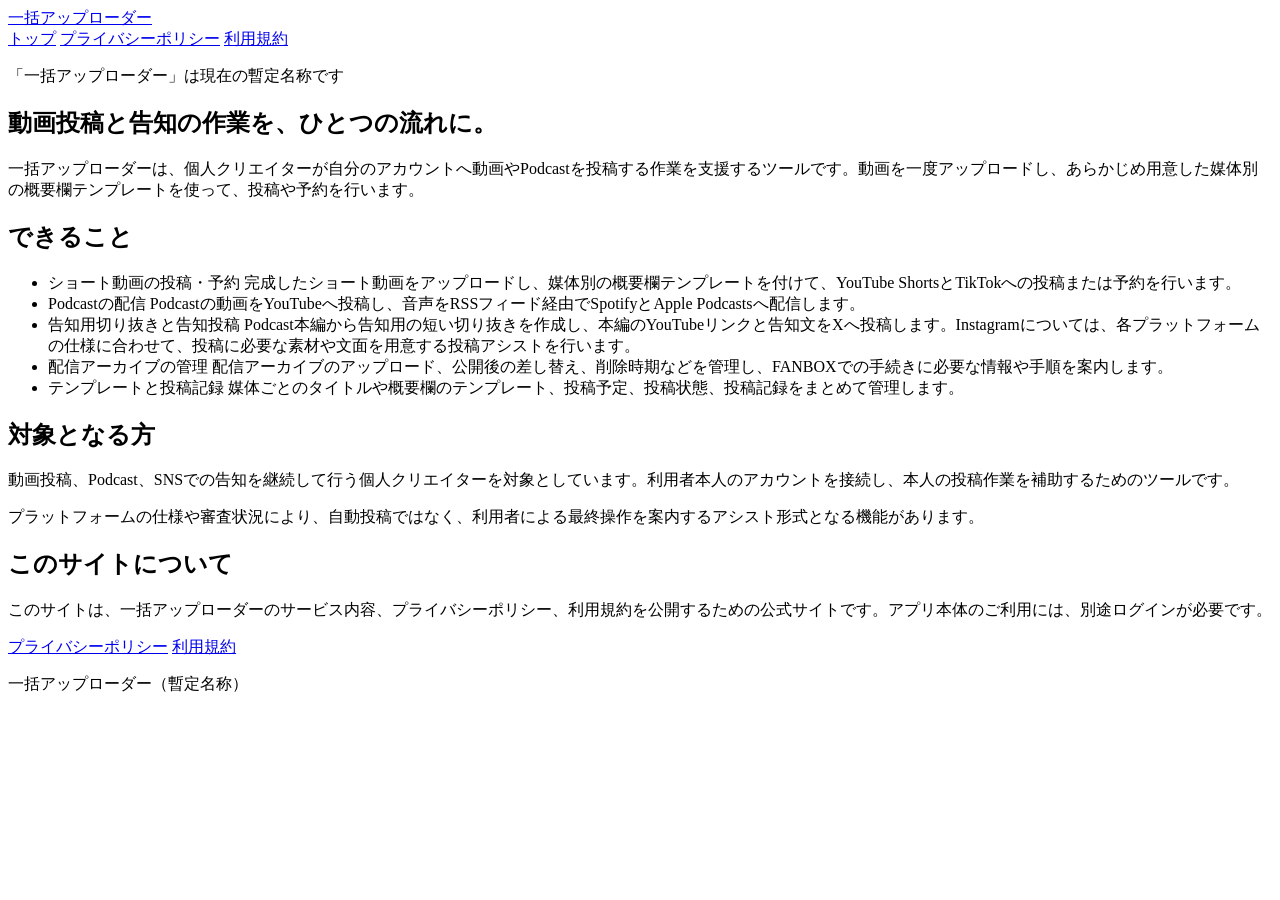
==== index.html @ 3fc2959f "Add files via upload" ====
<!doctype html>
<html lang="ja">
<head>
  <meta charset="utf-8">
  <meta name="viewport" content="width=device-width, initial-scale=1">
  <meta name="description" content="一括アップローダーは、個人クリエイターの動画投稿、Podcast配信、告知、配信アーカイブ管理を支援するツールです。">
  <title>一括アップローダー | 公式サイト</title>
  <link rel="stylesheet" href="style.css">
</head>
<body>
  <header class="site-header">
    <div class="header-inner">
      <a class="site-name" href="index.html">一括アップローダー</a>
      <nav class="site-nav" aria-label="サイト内メニュー">
        <a href="index.html" aria-current="page">トップ</a>
        <a href="privacy.html">プライバシーポリシー</a>
        <a href="terms.html">利用規約</a>
      </nav>
    </div>
  </header>

  <main class="main-content">
    <section class="hero">
      <p class="provisional">「一括アップローダー」は現在の暫定名称です</p>
      <h1>動画投稿と告知の作業を、ひとつの流れに。</h1>
      <p class="hero-lead">一括アップローダーは、個人クリエイターが自分のアカウントへ動画やPodcastを投稿する作業を支援するツールです。動画を一度アップロードし、あらかじめ用意した媒体別の概要欄テンプレートを使って、投稿や予約を行います。</p>
    </section>

    <section class="section" aria-labelledby="features-heading">
      <h2 id="features-heading">できること</h2>
      <ul class="feature-list">
        <li>
          <span class="feature-title">ショート動画の投稿・予約</span>
          完成したショート動画をアップロードし、媒体別の概要欄テンプレートを付けて、YouTube ShortsとTikTokへの投稿または予約を行います。
        </li>
        <li>
          <span class="feature-title">Podcastの配信</span>
          Podcastの動画をYouTubeへ投稿し、音声をRSSフィード経由でSpotifyとApple Podcastsへ配信します。
        </li>
        <li>
          <span class="feature-title">告知用切り抜きと告知投稿</span>
          Podcast本編から告知用の短い切り抜きを作成し、本編のYouTubeリンクと告知文をXへ投稿します。Instagramについては、各プラットフォームの仕様に合わせて、投稿に必要な素材や文面を用意する投稿アシストを行います。
        </li>
        <li>
          <span class="feature-title">配信アーカイブの管理</span>
          配信アーカイブのアップロード、公開後の差し替え、削除時期などを管理し、FANBOXでの手続きに必要な情報や手順を案内します。
        </li>
        <li>
          <span class="feature-title">テンプレートと投稿記録</span>
          媒体ごとのタイトルや概要欄のテンプレート、投稿予定、投稿状態、投稿記録をまとめて管理します。
        </li>
      </ul>
    </section>

    <section class="section" aria-labelledby="audience-heading">
      <h2 id="audience-heading">対象となる方</h2>
      <p>動画投稿、Podcast、SNSでの告知を継続して行う個人クリエイターを対象としています。利用者本人のアカウントを接続し、本人の投稿作業を補助するためのツールです。</p>
      <p class="muted">プラットフォームの仕様や審査状況により、自動投稿ではなく、利用者による最終操作を案内するアシスト形式となる機能があります。</p>
    </section>

    <section class="section" aria-labelledby="about-heading">
      <h2 id="about-heading">このサイトについて</h2>
      <p>このサイトは、一括アップローダーのサービス内容、プライバシーポリシー、利用規約を公開するための公式サイトです。アプリ本体のご利用には、別途ログインが必要です。</p>
    </section>
  </main>

  <footer class="site-footer">
    <div class="footer-inner">
      <nav class="footer-links" aria-label="法的情報">
        <a href="privacy.html">プライバシーポリシー</a>
        <a href="terms.html">利用規約</a>
      </nav>
      <p class="footer-note">一括アップローダー（暫定名称）</p>
    </div>
  </footer>
</body>
</html>
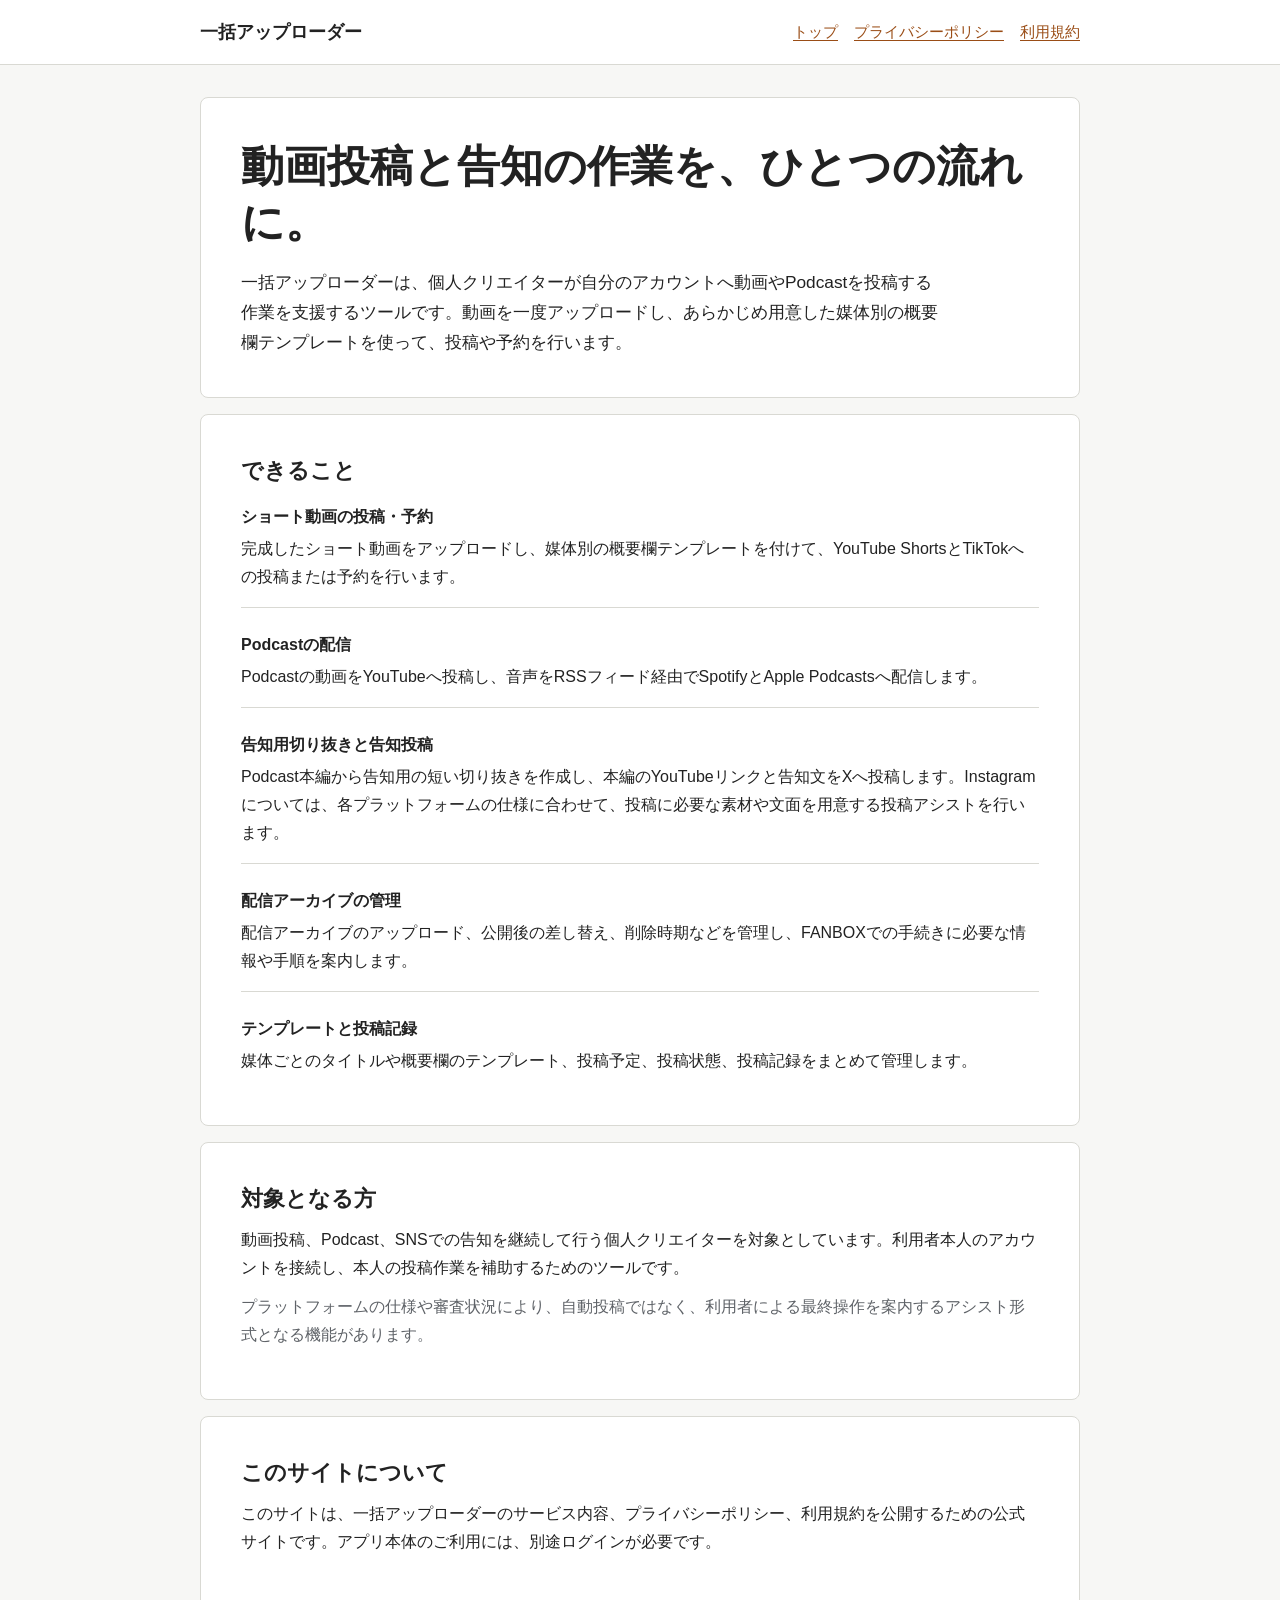
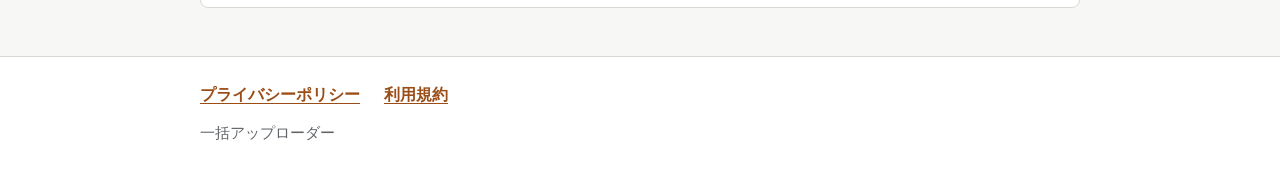
==== commit 279451ca: "Add files via upload" ====
--- a/index.html
+++ b/index.html
@@ -21,7 +21,6 @@
 
   <main class="main-content">
     <section class="hero">
-      <p class="provisional">「一括アップローダー」は現在の暫定名称です</p>
       <h1>動画投稿と告知の作業を、ひとつの流れに。</h1>
       <p class="hero-lead">一括アップローダーは、個人クリエイターが自分のアカウントへ動画やPodcastを投稿する作業を支援するツールです。動画を一度アップロードし、あらかじめ用意した媒体別の概要欄テンプレートを使って、投稿や予約を行います。</p>
     </section>
@@ -70,7 +69,7 @@
         <a href="privacy.html">プライバシーポリシー</a>
         <a href="terms.html">利用規約</a>
       </nav>
-      <p class="footer-note">一括アップローダー（暫定名称）</p>
+      <p class="footer-note">一括アップローダー</p>
     </div>
   </footer>
 </body>
--- a/style.css
+++ b/style.css
@@ -0,0 +1,217 @@
+:root {
+  color-scheme: light;
+  --bg: #f7f7f5;
+  --surface: #ffffff;
+  --text: #222222;
+  --muted: #5f6368;
+  --border: #d9d9d3;
+  --accent: #e07b39;
+  --accent-dark: #9a4d16;
+  --notice: #fff4e8;
+}
+
+* {
+  box-sizing: border-box;
+}
+
+html {
+  font-size: 16px;
+}
+
+body {
+  margin: 0;
+  background: var(--bg);
+  color: var(--text);
+  font-family: -apple-system, BlinkMacSystemFont, "Segoe UI", sans-serif;
+  line-height: 1.75;
+}
+
+a {
+  color: var(--accent-dark);
+  text-underline-offset: 0.18em;
+}
+
+a:focus-visible {
+  outline: 3px solid var(--accent);
+  outline-offset: 3px;
+}
+
+.site-header,
+.site-footer {
+  background: var(--surface);
+}
+
+.site-header {
+  border-bottom: 1px solid var(--border);
+}
+
+.header-inner,
+.main-content,
+.footer-inner {
+  width: min(100% - 2rem, 880px);
+  margin: 0 auto;
+}
+
+.header-inner {
+  display: flex;
+  align-items: center;
+  justify-content: space-between;
+  gap: 1rem;
+  padding: 1rem 0;
+}
+
+.site-name {
+  color: var(--text);
+  font-size: 1.15rem;
+  font-weight: 700;
+  text-decoration: none;
+}
+
+.site-nav {
+  display: flex;
+  flex-wrap: wrap;
+  gap: 0.5rem 1rem;
+  font-size: 0.95rem;
+}
+
+.main-content {
+  padding: 2rem 0 3rem;
+}
+
+.hero,
+.section,
+.document {
+  background: var(--surface);
+  border: 1px solid var(--border);
+  border-radius: 8px;
+  padding: clamp(1.25rem, 4vw, 2.5rem);
+}
+
+.section,
+.document {
+  margin-top: 1rem;
+}
+
+.hero h1,
+.document h1 {
+  margin: 0 0 1rem;
+  font-size: clamp(1.8rem, 6vw, 2.7rem);
+  line-height: 1.3;
+  letter-spacing: 0;
+}
+
+.hero-lead {
+  max-width: 44rem;
+  margin: 0;
+  font-size: 1.08rem;
+}
+
+.provisional,
+.draft-note {
+  display: inline-block;
+  margin: 0 0 1rem;
+  padding: 0.25rem 0.6rem;
+  border-radius: 999px;
+  background: var(--notice);
+  color: #713b08;
+  font-size: 0.88rem;
+  font-weight: 700;
+}
+
+h2 {
+  margin: 2rem 0 0.75rem;
+  font-size: 1.35rem;
+  line-height: 1.45;
+}
+
+h2:first-child {
+  margin-top: 0;
+}
+
+p {
+  margin: 0.65rem 0;
+}
+
+ul,
+ol {
+  margin: 0.6rem 0 0.6rem 1.35rem;
+  padding: 0;
+}
+
+li + li {
+  margin-top: 0.45rem;
+}
+
+.feature-list {
+  list-style: none;
+  margin-left: 0;
+}
+
+.feature-list li {
+  padding: 1rem 0;
+  border-bottom: 1px solid var(--border);
+}
+
+.feature-list li:first-child {
+  padding-top: 0.25rem;
+}
+
+.feature-list li:last-child {
+  border-bottom: 0;
+  padding-bottom: 0;
+}
+
+.feature-title {
+  display: block;
+  margin-bottom: 0.25rem;
+  font-weight: 700;
+}
+
+.muted {
+  color: var(--muted);
+}
+
+.placeholder {
+  padding: 0.08em 0.25em;
+  background: var(--notice);
+  font-weight: 700;
+}
+
+.site-footer {
+  border-top: 1px solid var(--border);
+}
+
+.footer-inner {
+  padding: 1.5rem 0 2rem;
+}
+
+.footer-links {
+  display: flex;
+  flex-wrap: wrap;
+  gap: 0.75rem 1.5rem;
+  margin-bottom: 0.75rem;
+  font-weight: 700;
+}
+
+.footer-note {
+  margin: 0;
+  color: var(--muted);
+  font-size: 0.92rem;
+}
+
+@media (max-width: 560px) {
+  .header-inner {
+    align-items: flex-start;
+    flex-direction: column;
+    gap: 0.4rem;
+  }
+
+  .main-content {
+    padding-top: 1rem;
+  }
+
+  .footer-links {
+    flex-direction: column;
+    gap: 0.4rem;
+  }
+}
